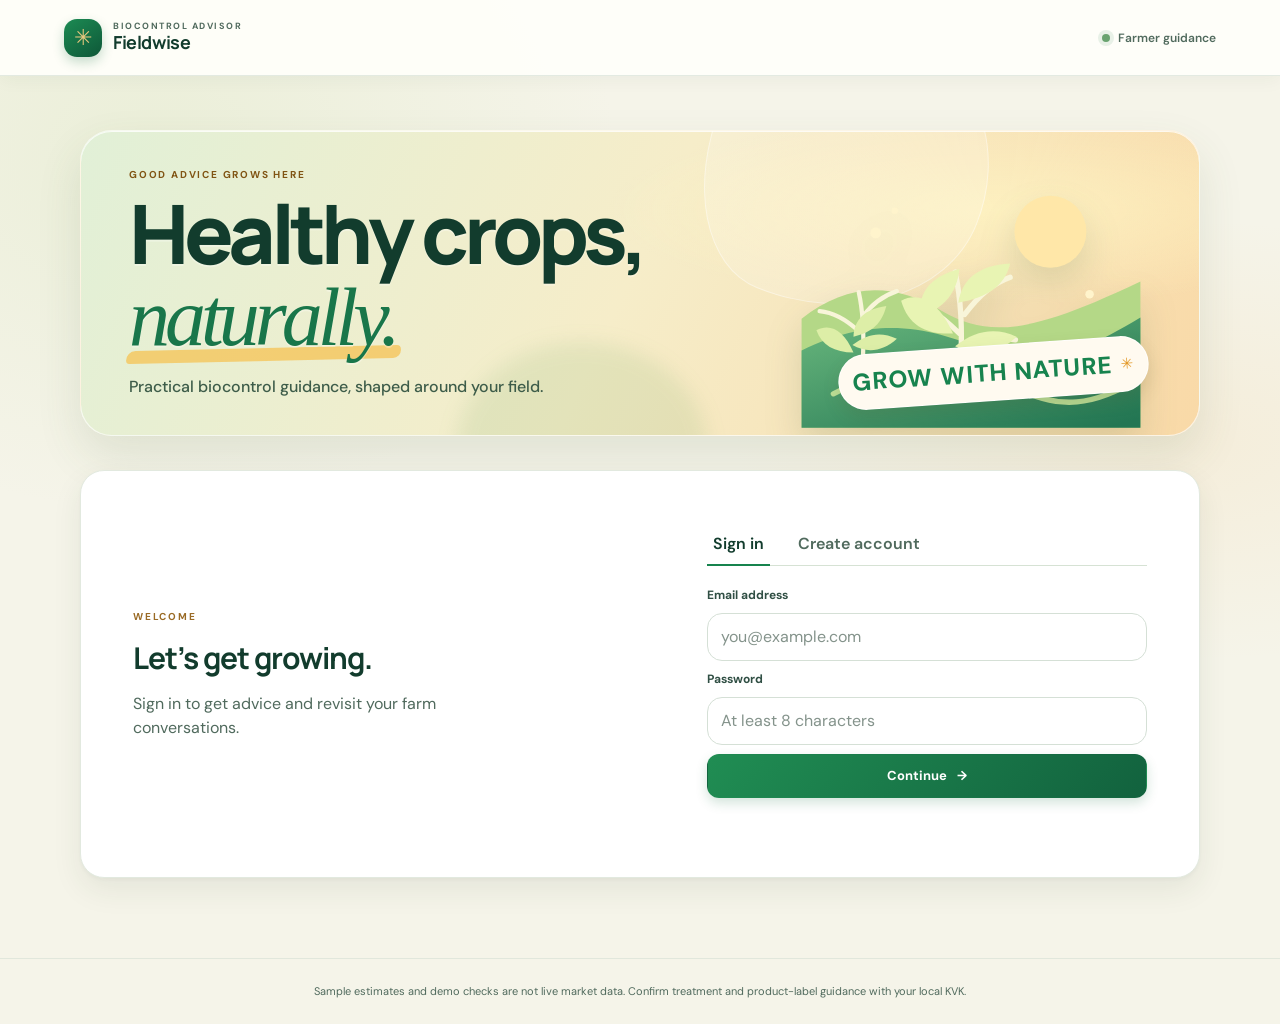
==== frontend/modern-index.html @ 3605cd67 "Initial commit - Bio Control Advisory System" ====
<!doctype html>
<html lang="en">
<head>
  <meta charset="utf-8">
  <meta name="viewport" content="width=device-width, initial-scale=1">
  <meta name="theme-color" content="#f5f6ef">
  <title>Biocontrol Advisor | Healthy crops, naturally</title>
  <link rel="stylesheet" href="/static/styles.css?v=20260927i">
</head>
<body>
  <header class="site-header">
    <a class="brand" href="/" aria-label="Biocontrol Advisor home">
      <span class="brand-mark" aria-hidden="true">✳</span>
      <span><small>BIOCONTROL ADVISOR</small><strong>Fieldwise</strong></span>
    </a>
    <div class="header-actions">
      <span class="status"><i></i> Farmer guidance</span>
      <button id="logout" class="button button-quiet" type="button" hidden>Log out</button>
    </div>
  </header>

  <main>
    <section class="hero">
      <div class="hero-copy">
        <p class="eyebrow">GOOD ADVICE GROWS HERE</p>
        <h1>Healthy crops,<br><em>naturally.</em></h1>
        <p class="hero-subtitle">Practical biocontrol guidance, shaped around your field.</p>
      </div>
      <div class="hero-note">
        <svg class="hero-illustration" viewBox="0 0 340 250" role="img" aria-label="Illustration of healthy crops growing in a field">
          <defs>
            <linearGradient id="skyWash" x1="0" y1="0" x2="1" y2="1"><stop offset="0" stop-color="#FFD77A"/><stop offset="1" stop-color="#F8A56C"/></linearGradient>
            <linearGradient id="fieldWash" x1="0" y1="0" x2="0.9" y2="1"><stop offset="0" stop-color="#69B77D"/><stop offset="1" stop-color="#237653"/></linearGradient>
          </defs>
          <circle cx="245" cy="65" r="34" fill="#FFE7A8"/>
          <path d="M10 147c42-33 85-36 133-7 45 26 86 20 187-28v138H10z" fill="#B4D887"/>
          <path d="M10 177c74-36 126-19 174 0 48 20 93 1 146-31v104H10z" fill="url(#fieldWash)"/>
          <path d="M40 218c69-36 113-37 172-6 41 22 75 17 116-8" fill="none" stroke="#D9F0A2" stroke-width="5" stroke-linecap="round" opacity=".8"/>
          <path d="M160 191c2-31 1-61-5-88m4 58c-20-20-34-28-50-30m55 12c15-20 27-29 43-35m-47 72c18-12 34-16 52-13" fill="none" stroke="#F8F5D9" stroke-width="5" stroke-linecap="round"/>
          <path d="M104 130c17-9 36 1 49 31-25 1-42-7-49-31Zm55-30c-2 22-14 37-37 45-2-22 9-38 37-45Zm48-5c-5 21-21 32-49 37 4-23 19-35 49-37Zm6 69c-20-9-39-6-58 9 19 11 39 9 58-9Z" fill="#E8F4B3"/>
          <path d="M68 183c1-24 0-43-4-61m0 37c-14-13-25-18-37-19m41 5c10-14 20-20 32-24" fill="none" stroke="#F8F5D9" stroke-width="4" stroke-linecap="round"/>
          <path d="M24 158c13-7 26 0 35 21-18 0-30-7-35-21Zm66-23c-4 16-13 25-31 29 1-17 11-26 31-29Zm10 31c-15-7-28-5-42 6 14 8 29 6 42-6Z" fill="#DDEEA7"/>
          <circle cx="80" cy="66" r="5" fill="#FFF4CC"/><circle cx="98" cy="45" r="3" fill="#FFF4CC"/><circle cx="282" cy="124" r="4" fill="#FFF4CC"/>
        </svg>
        <span class="hero-sticker">GROW WITH NATURE <b>✳</b></span>
      </div>
    </section>

    <section id="auth" class="auth-panel panel">
      <div class="auth-intro"><p class="eyebrow">WELCOME</p><h2>Let’s get growing.</h2><p>Sign in to get advice and revisit your farm conversations.</p></div>
      <div class="auth-form-wrap">
        <div class="tabs" role="tablist" aria-label="Account access">
          <button class="tab active" data-tab="login" type="button" role="tab" aria-selected="true">Sign in</button>
          <button class="tab" data-tab="register" type="button" role="tab" aria-selected="false">Create account</button>
        </div>
        <form id="authForm">
          <label id="nameLabel" for="name" hidden>Your name</label>
          <input id="name" name="name" autocomplete="name" placeholder="Your name" hidden>
          <label for="email">Email address</label>
          <input id="email" name="email" type="email" autocomplete="email" placeholder="you@example.com" required>
          <label for="password">Password</label>
          <input id="password" name="password" type="password" autocomplete="current-password" placeholder="At least 8 characters" required>
          <button class="button button-primary" type="submit">Continue <span aria-hidden="true">→</span></button>
          <p id="authMsg" class="form-message" role="alert"></p>
        </form>
      </div>
    </section>

    <section id="app" hidden>
      <section class="ask-panel panel" aria-labelledby="askTitle">
        <div class="ask-heading">
          <div><p class="eyebrow">YOUR FIELD, YOUR QUESTION</p><h2 id="askTitle">Ask about your crop</h2></div>
          <span class="ask-icon" aria-hidden="true">✳</span>
        </div>
        <p class="section-copy">Tell us the crop, location, and what you’re noticing. Add your budget if you have one.</p>
        <label class="sr-only" for="question">Describe your crop and pest issue</label>
        <textarea id="question" rows="4" placeholder="For example: My maize in Dharwad has Fall Armyworm. What should I do?"></textarea>
        <div class="ask-footer"><span class="input-hint">More field details help tailor the advice.</span><button id="ask" class="button button-primary" type="button">Get a recommendation <span aria-hidden="true">→</span></button></div>
      </section>

      <section id="conversation" class="conversation" aria-live="polite" aria-label="Advice conversation"></section>

      <section class="tools-section" aria-labelledby="toolsTitle">
        <div class="section-heading"><div><p class="eyebrow">A LITTLE HELP FOR THE FIELD</p><h2 id="toolsTitle">Farm tools</h2></div><p>Quick planning tools for your next step.</p></div>
        <div class="tools-grid">
          <article class="tool-card" id="imageCard">
            <div class="tool-head"><span class="tool-icon icon-sage" aria-hidden="true"><svg viewBox="0 0 24 24"><path d="M4 7h3l1.5-2h7L17 7h3v12H4z"/><circle cx="12" cy="13" r="4"/></svg></span><div><h3>Photo diagnosis</h3><p>Share a clear photo of the affected plant.</p></div></div>
            <label class="field-label" for="photo">Choose a photo</label>
            <label class="file-picker" for="photo" tabindex="0" role="button" aria-controls="photo"><span class="file-symbol" aria-hidden="true">＋</span><span id="photoName">Choose image from device</span></label>
            <input class="file-native" id="photo" name="photo" type="file" accept="image/png,image/jpeg,image/webp" capture="environment" tabindex="-1" aria-label="Choose a crop image">
            <div class="button-row"><button id="startCamera" class="button button-secondary" type="button">Open camera</button><button id="analyze" class="button button-primary button-small" type="button">Analyze photo</button></div>
            <video id="cameraPreview" class="camera-preview" autoplay playsinline hidden aria-label="Live camera preview"></video>
            <button id="capturePhoto" class="button button-secondary full-button" type="button" hidden>Capture photo</button>
            <div id="imageResult" class="tool-result empty-result" role="status">Your image analysis will appear here.</div>
          </article>

          <article class="tool-card">
            <div class="tool-head"><span class="tool-icon icon-gold" aria-hidden="true"><svg viewBox="0 0 24 24"><rect x="3" y="6" width="18" height="14" rx="2"/><path d="M3 10h18M7 6V4h10v2m-3 8h4"/></svg></span><div><h3>Budget optimizer</h3><p>Estimate a sample plan for your field size.</p></div></div>
            <div class="field-pair">
              <div class="field"><label class="field-label" for="budget">Your budget</label><div class="input-with-prefix"><span>₹</span><input id="budget" type="number" min="1" step="1" placeholder="e.g. 500"></div></div>
              <div class="field"><label class="field-label" for="area">Field size</label><div class="input-with-suffix"><input id="area" type="number" min="0.1" step="0.1" value="1"><span>acres</span></div></div>
            </div>
            <button id="optimize" class="button button-primary full-button" type="button">Estimate sample plan <span aria-hidden="true">→</span></button>
            <div id="budgetResult" class="tool-result empty-result" role="status">Enter your budget and area to see an estimate.</div>
          </article>

          <article class="tool-card">
            <div class="tool-head"><span class="tool-icon icon-rose" aria-hidden="true"><svg viewBox="0 0 24 24"><path d="M12 3 22 20H2z"/><path d="M12 9v5m0 3h.01"/></svg></span><div><h3>Outbreak watch</h3><p>Check a sample risk level from recent reports.</p></div></div>
            <div class="field"><label class="field-label" for="reports">Reports in your area · last 7 days</label><input id="reports" type="number" min="0" step="1" value="0"></div>
            <button id="outbreak" class="button button-primary full-button" type="button">Check sample risk <span aria-hidden="true">→</span></button>
            <div id="outbreakResult" class="tool-result empty-result" role="status">Your sample risk check will appear here.</div>
          </article>

          <article class="tool-card">
            <div class="tool-head"><span class="tool-icon icon-sky" aria-hidden="true"><svg viewBox="0 0 24 24"><rect x="3" y="5" width="18" height="16" rx="2"/><path d="M7 3v4m10-4v4M3 10h18M8 14h3m-3 3h7"/></svg></span><div><h3>28-day field planner</h3><p>Build a simple scouting and follow-up schedule.</p></div></div>
            <div class="field"><label class="field-label" for="plannerCrop">Crop</label><input id="plannerCrop" value="Maize"></div>
            <div class="field"><label class="field-label" for="plannerPest">Pest</label><input id="plannerPest" value="Fall Armyworm"></div>
            <button id="planner" class="button button-primary full-button" type="button">Build sample plan <span aria-hidden="true">→</span></button>
            <div id="plannerResult" class="tool-result empty-result" role="status">Your field schedule will appear here.</div>
          </article>

          <article class="tool-card">
            <div class="tool-head"><span class="tool-icon icon-sage" aria-hidden="true"><svg viewBox="0 0 24 24"><path d="M7 7h13l-3-3m3 3-3 3M17 17H4l3 3m-3-3 3-3"/></svg></span><div><h3>Treatment compatibility</h3><p>Screen a combination against simple demo rules.</p></div></div>
            <div class="field"><label class="field-label" for="products">Treatments to check</label><input id="products" value="Trichogramma, Neem Oil" placeholder="Separate treatments with commas"></div>
            <button id="compatibility" class="button button-primary full-button" type="button">Check compatibility <span aria-hidden="true">→</span></button>
            <div id="compatibilityResult" class="tool-result empty-result" role="status">Enter at least one treatment to check.</div>
          </article>

          <article class="tool-card">
            <div class="tool-head"><span class="tool-icon icon-gold" aria-hidden="true"><svg viewBox="0 0 24 24"><path d="M20 10c0 5-8 11-8 11S4 15 4 10a8 8 0 1 1 16 0Z"/><circle cx="12" cy="10" r="2.5"/></svg></span><div><h3>Local suppliers</h3><p>Look up a sample advisory contact by product.</p></div></div>
            <div class="field"><label class="field-label" for="supplier">Product or treatment</label><input id="supplier" value="Trichogramma" placeholder="e.g. Neem Oil"></div>
            <button id="suppliers" class="button button-primary full-button" type="button">Find sample suppliers <span aria-hidden="true">→</span></button>
            <div id="supplierResult" class="tool-result empty-result" role="status">Supplier results will appear here.</div>
          </article>

          <article class="tool-card dashboard-card">
            <div class="tool-head"><span class="tool-icon icon-sky" aria-hidden="true"><svg viewBox="0 0 24 24"><path d="M6 3h9l4 4v14H6z"/><path d="M14 3v5h5M9 12h7m-7 4h7"/></svg></span><div><h3>Your field notes</h3><p>Return to questions you’ve asked before.</p></div></div>
            <button id="dashboard" class="button button-secondary full-button" type="button">Refresh chat history <span aria-hidden="true">↻</span></button>
            <div id="dashboardResult" class="tool-result empty-result" role="status">Your saved conversations will appear here.</div>
            <div id="dashboardHistory" class="history-list"></div>
          </article>
        </div>
      </section>
    </section>
  </main>
  <div id="toast" class="toast" role="status" aria-live="polite"></div>
  <footer>Sample estimates and demo checks are not live market data. Confirm treatment and product-label guidance with your local KVK.</footer>
  <script src="/static/app-modern.js?v=20260927i"></script>
</body>
</html>
---- static/styles.css ----
@import url("https://fonts.googleapis.com/css2?family=DM+Sans:wght@400;500;600;700&family=Manrope:wght@400;500;600;700;800&display=swap");

:root {
  color-scheme: light;
  --forest: #183d32;
  --forest-deep: #103126;
  --leaf: #28664d;
  --leaf-hover: #1e553e;
  --mint: #e7f0e8;
  --sage: #d7e4d8;
  --paper: #f5f6ef;
  --white: #fff;
  --ink: #19382f;
  --muted: #5c746a;
  --muted-light: #758980;
  --border: #dce5dc;
  --gold: #d79a35;
  --gold-pale: #f8efd9;
  --rose: #8c413a;
  --rose-pale: #fbefed;
  --sky: #3d6875;
  --sky-pale: #eaf2f3;
  --shadow-card: 0 10px 30px rgb(25 56 47 / 6%);
  --shadow-raised: 0 16px 40px rgb(25 56 47 / 10%);
  --radius-card: 20px;
  --radius-control: 12px;
  --space-1: 4px;
  --space-2: 8px;
  --space-3: 12px;
  --space-4: 16px;
  --space-5: 20px;
  --space-6: 24px;
  --space-8: 32px;
  --space-10: 40px;
  font-family: "DM Sans", "Segoe UI", sans-serif;
  font-synthesis: none;
  text-rendering: optimizeLegibility;
  -webkit-font-smoothing: antialiased;
}

* { box-sizing: border-box; }
html { min-width: 320px; scroll-behavior: smooth; }
body {
  margin: 0;
  background:
    radial-gradient(ellipse at 80% 0%, rgb(224 234 215 / 42%), transparent 33rem),
    var(--paper);
  color: var(--ink);
  font-size: 16px;
  line-height: 1.5;
}
button, input, textarea { font: inherit; }
button { color: inherit; }
button:focus-visible, input:focus-visible, textarea:focus-visible, a:focus-visible, .file-picker:focus-within {
  outline: 3px solid #ca963e;
  outline-offset: 3px;
}
[hidden] { display: none !important; }
.sr-only {
  position: absolute;
  width: 1px;
  height: 1px;
  padding: 0;
  margin: -1px;
  overflow: hidden;
  clip: rect(0, 0, 0, 0);
  white-space: nowrap;
  clip-path: inset(50%);
  border: 0;
}

.site-header {
  min-height: 76px;
  padding: 0 clamp(20px, 5vw, 76px);
  display: flex;
  justify-content: space-between;
  align-items: center;
  background: rgb(255 255 255 / 92%);
  border-bottom: 1px solid rgb(220 229 220 / 80%);
}
.brand {
  display: inline-flex;
  align-items: center;
  gap: 11px;
  color: var(--forest);
  text-decoration: none;
}
.brand-mark {
  width: 38px;
  height: 38px;
  display: grid;
  place-items: center;
  border-radius: 13px;
  background: var(--forest);
  color: #e8c77e;
  font-size: 22px;
}
.brand span:last-child { display: grid; line-height: 1.2; }
.brand small { color: var(--muted); font-size: 9px; font-weight: 700; letter-spacing: 1.5px; }
.brand strong { font-family: Manrope, sans-serif; font-size: 18px; letter-spacing: -.4px; }
.header-actions { display: flex; align-items: center; gap: 20px; }
.status { display: flex; align-items: center; gap: 8px; color: var(--muted); font-size: 12px; font-weight: 600; }
.status i { width: 8px; height: 8px; border-radius: 50%; background: #69a36f; box-shadow: 0 0 0 4px #e8f1e7; }

main { width: min(1120px, calc(100% - 48px)); margin: 0 auto; padding: 54px 0 80px; }
.hero {
  display: flex;
  align-items: end;
  justify-content: space-between;
  gap: 36px;
  margin: 0 0 34px;
  animation: enter .55s ease both;
}
.hero-copy { max-width: 610px; }
.eyebrow {
  margin: 0 0 11px;
  color: #9a6b26;
  font-size: 10px;
  font-weight: 700;
  letter-spacing: 1.8px;
}
h1, h2, h3, p { margin-top: 0; }
h1, h2, h3 { font-family: Manrope, "Segoe UI", sans-serif; color: var(--forest); }
.hero h1 {
  margin: 0;
  font-size: clamp(42px, 6.3vw, 70px);
  font-weight: 700;
  letter-spacing: -3.7px;
  line-height: .99;
}
.hero h1 em { color: var(--leaf); font-family: Georgia, serif; font-weight: 400; }
.hero-copy > p:last-child { margin: 17px 0 0; color: var(--muted); font-size: 17px; }
.hero-note {
  width: 238px;
  flex: 0 0 auto;
  display: flex;
  align-items: center;
  gap: 13px;
  padding: 16px 18px;
  border: 1px solid #d8e5d7;
  border-radius: 16px;
  background: rgb(255 255 255 / 72%);
  color: var(--muted);
  font-size: 12px;
}
.hero-note > span { color: var(--leaf); font-size: 24px; }
.hero-note p { margin: 0; }
.hero-note b { color: var(--forest); }

.panel {
  border: 1px solid #e2e9df;
  border-radius: 24px;
  background: var(--white);
  box-shadow: var(--shadow-card);
}
.auth-panel {
  display: grid;
  grid-template-columns: 1fr minmax(300px, .85fr);
  gap: 56px;
  padding: clamp(24px, 5vw, 52px);
  animation: enter .55s .08s ease both;
}
.auth-intro { max-width: 400px; align-self: center; }
.auth-intro h2 { margin: 0 0 12px; font-size: 30px; letter-spacing: -1px; }
.auth-intro > p:last-child { margin: 0; color: var(--muted); }
.auth-form-wrap { width: 100%; max-width: 440px; }
.tabs { display: flex; gap: 22px; margin-bottom: 20px; border-bottom: 1px solid var(--border); }
.tab {
  position: relative;
  min-height: 42px;
  border: 0;
  background: none;
  color: var(--muted);
  cursor: pointer;
  font-weight: 600;
}
.tab::after { position: absolute; right: 0; bottom: -1px; left: 0; height: 2px; background: transparent; content: ""; }
.tab.active { color: var(--forest); }
.tab.active::after { background: var(--leaf); }

form { display: grid; gap: 9px; }
label, .field-label { display: block; color: #304f44; font-size: 12px; font-weight: 700; }
input, textarea {
  width: 100%;
  min-height: 46px;
  border: 1px solid #d5e0d6;
  border-radius: var(--radius-control);
  background: #fff;
  color: var(--forest);
  transition: border-color .18s ease, box-shadow .18s ease, background .18s ease;
}
input { padding: 11px 13px; }
textarea { min-height: 112px; padding: 14px 16px; resize: vertical; line-height: 1.55; }
input::placeholder, textarea::placeholder { color: #84938b; opacity: 1; }
input:hover, textarea:hover { border-color: #9eb7a2; }
input:focus, textarea:focus { border-color: var(--leaf); outline: 0; box-shadow: 0 0 0 4px rgb(40 102 77 / 12%); }
input[aria-invalid="true"], textarea[aria-invalid="true"] { border-color: #b14e43; box-shadow: 0 0 0 3px rgb(177 78 67 / 10%); }
input[type=number] { appearance: textfield; -moz-appearance: textfield; }
input[type=number]::-webkit-inner-spin-button, input[type=number]::-webkit-outer-spin-button { margin: 0; appearance: none; }

.button {
  min-height: 44px;
  display: inline-flex;
  align-items: center;
  justify-content: center;
  gap: 10px;
  padding: 10px 16px;
  border: 1px solid transparent;
  border-radius: 12px;
  cursor: pointer;
  font-size: 13px;
  font-weight: 700;
  text-align: center;
  transition: transform .16s ease, background .16s ease, border-color .16s ease, box-shadow .16s ease, opacity .16s ease;
}
.button:hover:not(:disabled) { transform: translateY(-1px); }
.button:active:not(:disabled) { transform: translateY(0) scale(.99); }
.button:disabled { cursor: wait; opacity: .67; }
.button-primary { background: var(--leaf); color: white; box-shadow: 0 4px 10px rgb(40 102 77 / 14%); }
.button-primary:hover:not(:disabled) { background: var(--leaf-hover); box-shadow: 0 7px 15px rgb(40 102 77 / 20%); }
.button-secondary { border-color: #cdddcf; background: #f3f7f1; color: var(--forest); }
.button-secondary:hover:not(:disabled) { border-color: #9fbca3; background: #eaf2e9; }
.button-quiet { min-height: 38px; background: transparent; color: var(--leaf); }
.button-quiet:hover:not(:disabled) { background: var(--mint); }
.button-small { min-height: 42px; }
.full-button { width: 100%; }
.form-message { min-height: 18px; margin: 0; color: #963c34; font-size: 12px; }

.ask-panel {
  position: relative;
  overflow: hidden;
  margin-bottom: 24px;
  padding: clamp(22px, 4vw, 38px);
  border-color: #cfdfd0;
  box-shadow: 0 18px 52px rgb(25 56 47 / 9%);
  animation: enter .5s ease both;
}
.ask-panel::before {
  position: absolute;
  top: 0;
  right: 0;
  width: 220px;
  height: 220px;
  border-radius: 50%;
  background: radial-gradient(circle, rgb(231 240 232 / 78%), transparent 69%);
  content: "";
  pointer-events: none;
}
.ask-heading { position: relative; display: flex; justify-content: space-between; align-items: center; }
.ask-heading h2 { margin: 0; font-size: clamp(23px, 3vw, 30px); letter-spacing: -.9px; }
.ask-icon { width: 42px; height: 42px; display: grid; place-items: center; border-radius: 14px; background: var(--mint); color: var(--leaf); font-size: 24px; }
.section-copy { position: relative; margin: 9px 0 16px; color: var(--muted); font-size: 14px; }
.ask-panel textarea { position: relative; min-height: 116px; background: #fff; }
.ask-footer { position: relative; display: flex; align-items: center; justify-content: space-between; gap: 16px; margin-top: 14px; }
.input-hint { color: var(--muted-light); font-size: 12px; }
.ask-footer .button { min-width: 220px; min-height: 50px; }
.spinner {
  width: 15px;
  height: 15px;
  border: 2px solid rgb(255 255 255 / 45%);
  border-top-color: white;
  border-radius: 50%;
  animation: spin .75s linear infinite;
}

.conversation { display: grid; gap: 14px; margin: 0 0 42px; }
.conversation-item { overflow: hidden; border: 1px solid var(--border); border-radius: 18px; background: white; box-shadow: var(--shadow-card); animation: enter .32s ease both; }
.farmer-message { padding: 17px 20px; background: #f0f4ed; }
.farmer-message p { margin: 5px 0 0; color: var(--forest); }
.advisor-message { padding: 21px 22px; }
.message-label { color: #8a6b38; font-size: 9px; font-weight: 700; letter-spacing: 1.4px; }
.advisor-message h3 { margin: 7px 0; font-size: 20px; }
.advisor-message > p { margin: 0; line-height: 1.6; }
.conversation-meta { margin-top: 13px; color: var(--leaf); font-size: 12px; font-weight: 700; }
.conversation-badges { display: flex; flex-wrap: wrap; gap: 7px; margin-top: 13px; }
.info-badge, .warning-badge { display: inline-flex; align-items: center; min-height: 24px; padding: 4px 9px; border: 1px solid #d9e5d7; border-radius: 999px; background: #f3f7f0; color: #365e46; font-size: 10px; font-weight: 600; }
.warning-badge { border-color: #f0dfbd; background: #fbf5e9; color: #77551d; }
.conversation-why { margin-top: 10px !important; color: var(--muted); font-size: 13px; }
.conversation-loading { display: flex; align-items: center; gap: 8px; min-height: 54px; padding: 15px 18px; border-radius: 14px; background: white; color: var(--muted); font-size: 13px; }
.conversation-loading span { width: 7px; height: 7px; border-radius: 50%; background: #87a68a; animation: pulse 1s infinite ease-in-out; }
.conversation-loading span:nth-child(2) { animation-delay: .15s; }
.conversation-loading span:nth-child(3) { animation-delay: .3s; margin-right: 5px; }

.section-heading { display: flex; align-items: end; justify-content: space-between; gap: 20px; margin: 0 0 18px; }
.section-heading h2 { margin: 0; font-size: 30px; letter-spacing: -1.2px; }
.section-heading > p { margin: 0 0 4px; color: var(--muted); font-size: 13px; }
.tools-grid { display: grid; grid-template-columns: repeat(3, minmax(0, 1fr)); gap: 16px; }
.tool-card {
  min-width: 0;
  display: flex;
  flex-direction: column;
  gap: 14px;
  padding: 21px;
  border: 1px solid var(--border);
  border-radius: var(--radius-card);
  background: white;
  box-shadow: var(--shadow-card);
  animation: enter .45s ease both;
  transition: transform .2s ease, border-color .2s ease, box-shadow .2s ease;
}
.tool-card:hover, .tool-card:focus-within { transform: translateY(-3px); border-color: #cad9cb; box-shadow: var(--shadow-raised); }
.tool-head { display: flex; align-items: flex-start; gap: 12px; min-height: 55px; }
.tool-head > div { min-width: 0; }
.tool-icon { width: 38px; height: 38px; flex: 0 0 38px; display: grid; place-items: center; border-radius: 13px; font-size: 20px; font-weight: 700; }
.tool-icon svg { width: 20px; height: 20px; fill: none; stroke: currentColor; stroke-linecap: round; stroke-linejoin: round; stroke-width: 1.7; }
.icon-sage, .icon-gold, .icon-rose, .icon-sky { background: #e9f0e8; color: var(--leaf); }
.tool-head h3 { margin: 1px 0 4px; font-size: 15px; letter-spacing: -.25px; }
.tool-head p { margin: 0; color: var(--muted); font-size: 11px; line-height: 1.4; }
.field { display: grid; gap: 6px; min-width: 0; }
.field-label { color: #4e665c; font-size: 11px; }
.field input { min-height: 42px; font-size: 13px; }
.field-pair { display: grid; grid-template-columns: 1fr 1fr; gap: 10px; }
.input-with-prefix, .input-with-suffix { position: relative; display: flex; align-items: center; }
.input-with-prefix > span, .input-with-suffix > span { position: absolute; z-index: 1; color: var(--muted); font-size: 12px; pointer-events: none; }
.input-with-prefix > span { left: 12px; }
.input-with-prefix input { padding-left: 29px; }
.input-with-suffix > span { right: 11px; }
.input-with-suffix input { padding-right: 47px; }
.file-native { position: absolute; width: 1px; height: 1px; overflow: hidden; clip: rect(0,0,0,0); clip-path: inset(50%); white-space: nowrap; }
.file-picker {
  min-height: 45px;
  display: flex;
  align-items: center;
  gap: 9px;
  padding: 9px 12px;
  overflow: hidden;
  border: 1px dashed #afc4b0;
  border-radius: 11px;
  background: #f7faf5;
  color: var(--leaf);
  cursor: pointer;
  font-size: 12px;
  font-weight: 600;
  text-overflow: ellipsis;
}
.file-picker:hover { border-color: var(--leaf); background: #eff6ef; }
.file-symbol { display: grid; width: 24px; height: 24px; place-items: center; border-radius: 8px; background: var(--mint); font-size: 18px; }
.button-row { display: grid; grid-template-columns: 1fr 1fr; gap: 8px; }
.button-row .button { padding-inline: 8px; font-size: 11px; }
.camera-preview { width: 100%; max-height: 200px; border-radius: 12px; object-fit: cover; background: #17251e; }
.tool-result {
  min-height: 56px;
  margin-top: auto;
  padding: 12px;
  border: 1px solid #e7ece6;
  border-radius: 12px;
  background: #f8f9f6;
  color: var(--muted);
  font-size: 12px;
  line-height: 1.5;
  white-space: pre-line;
  overflow-wrap: anywhere;
}
.tool-result.empty-result { display: flex; align-items: center; color: #73847a; }
.tool-result.result-success { border-color: #d6e5d6; background: #f1f7ef; color: #254c39; }
.tool-result.result-error { border-color: #edcfca; background: #fff5f2; color: #803b34; }
.tool-result.result-error .result-title { color: #803b34; }
.tool-result.result-loading { position: relative; overflow: hidden; color: transparent; background: #f0f2ed; }
.tool-result.result-loading::after { position: absolute; inset: 0; transform: translateX(-100%); background: linear-gradient(90deg, transparent, rgb(255 255 255 / 80%), transparent); animation: shimmer 1.2s infinite; content: ""; }
.tool-result.result-success { display: block; }
.tool-result.result-risk-high { border-color: #ecc8c3; background: #fff3f0; color: #753b34; }
.tool-result.result-risk-watch { border-color: #efdfbd; background: #fbf6e9; color: #70551e; }
.result-title { display: block; margin-bottom: 5px; color: var(--forest); font-family: Manrope, sans-serif; font-size: 13px; }
.result-detail { margin: 0; color: #36574a; font-size: 12px; }
.result-items { display: grid; gap: 5px; margin: 9px 0 0; padding-left: 18px; color: #36574a; font-size: 11px; }
.result-note { display: block; margin-top: 9px; padding-top: 8px; border-top: 1px solid rgb(50 91 64 / 12%); color: var(--muted); font-size: 10px; }
.button-spinner { width: 14px; height: 14px; border: 2px solid currentColor; border-right-color: transparent; border-radius: 50%; animation: spin .7s linear infinite; }
.history-list { display: grid; gap: 7px; max-height: 250px; overflow: auto; }
.history-item { display: flex; align-items: flex-start; justify-content: space-between; gap: 10px; padding: 11px; border: 1px solid var(--border); border-radius: 10px; background: white; color: var(--forest); text-align: left; cursor: pointer; transition: border-color .16s ease, background .16s ease, transform .16s ease; }
.history-item:hover { border-color: #9fb9a2; background: #f6faf4; }
.history-item:active { transform: scale(.99); }
.history-copy { display: grid; gap: 4px; min-width: 0; }
.history-copy strong { display: -webkit-box; overflow: hidden; -webkit-box-orient: vertical; -webkit-line-clamp: 2; color: var(--forest); font-size: 11px; }
.history-copy > span { display: -webkit-box; overflow: hidden; -webkit-box-orient: vertical; -webkit-line-clamp: 2; color: var(--muted); font-size: 10px; line-height: 1.4; }
.history-item time { flex: 0 0 auto; color: var(--muted-light); font-size: 9px; }
.history-loading { color: var(--muted); font-size: 12px; }
.toast { position: fixed; z-index: 20; right: 20px; bottom: 20px; max-width: min(400px, calc(100vw - 40px)); padding: 13px 17px; transform: translateY(12px); border: 1px solid #cdddcf; border-radius: 12px; background: var(--forest); box-shadow: var(--shadow-raised); color: white; font-size: 13px; opacity: 0; pointer-events: none; transition: opacity .2s ease, transform .2s ease; }
.toast.visible { transform: translateY(0); opacity: 1; }
.toast.error { border-color: #793a33; background: #793a33; }
footer { padding: 24px; border-top: 1px solid #e1e7dc; color: var(--muted); text-align: center; font-size: 11px; }

@keyframes enter { from { transform: translateY(9px); opacity: 0; } to { transform: translateY(0); opacity: 1; } }
@keyframes spin { to { transform: rotate(360deg); } }
@keyframes pulse { 50% { transform: translateY(-2px); opacity: .5; } }
@keyframes shimmer { 100% { transform: translateX(100%); } }

@media (max-width: 900px) {
  .tools-grid { grid-template-columns: repeat(2, minmax(0, 1fr)); }
  .auth-panel { gap: 28px; }
}
@media (max-width: 640px) {
  .site-header { min-height: 66px; padding-inline: 17px; }
  .status { display: none; }
  main { width: min(100% - 28px, 520px); padding: 30px 0 52px; }
  .hero { display: block; margin-bottom: 24px; }
  .hero h1 { font-size: clamp(46px, 14vw, 62px); letter-spacing: -2.7px; }
  .hero-copy > p:last-child { max-width: 300px; font-size: 14px; }
  .hero-note { display: none; }
  .auth-panel { grid-template-columns: 1fr; gap: 24px; padding: 23px; }
  .auth-intro h2 { font-size: 25px; }
  .ask-panel { padding: 22px 18px; border-radius: 20px; }
  .ask-panel::before { width: 120px; height: 120px; }
  .ask-heading h2 { font-size: 24px; }
  .ask-icon { width: 36px; height: 36px; }
  .section-copy { max-width: 95%; font-size: 13px; }
  textarea { min-height: 126px; font-size: 15px; }
  .ask-footer { align-items: stretch; flex-direction: column; gap: 12px; }
  .ask-footer .button { width: 100%; min-height: 50px; }
  .input-hint { font-size: 11px; }
  .section-heading { align-items: flex-start; flex-direction: column; gap: 4px; }
  .section-heading h2 { font-size: 27px; }
  .tools-grid { grid-template-columns: 1fr; gap: 12px; }
  .tool-card { gap: 13px; padding: 18px; border-radius: 17px; }
  .tool-head { min-height: 46px; }
  .tool-head h3 { font-size: 16px; }
  .tool-head p { font-size: 12px; }
  .field-label { font-size: 12px; }
  .field input { min-height: 46px; font-size: 15px; }
  .button-row .button { min-height: 45px; font-size: 12px; }
  .tool-result { min-height: 54px; font-size: 13px; }
  .answer-facts { grid-template-columns: 1fr 1fr; }
  .answer-facts div:last-child { grid-column: 1 / -1; }
  .conversation-meta { line-height: 1.5; }
  .conversation-loading { align-items: flex-start; flex-wrap: wrap; }
  footer { padding: 19px 17px; line-height: 1.5; }
}
@media (prefers-reduced-motion: reduce) {
  *, *::before, *::after { scroll-behavior: auto !important; animation-duration: .01ms !important; animation-iteration-count: 1 !important; transition-duration: .01ms !important; }
}

/* Fieldwise color system: confident greens with warm, distinct field-tool accents. */
:root {
  --forest: #123c2d;
  --forest-deep: #0b3024;
  --leaf: #17834e;
  --leaf-hover: #116b3f;
  --mint: #e0f2e4;
  --sage: #b7dbbd;
  --paper: #f5f4e9;
  --ink: #17382c;
  --muted: #506a5d;
  --muted-light: #667d70;
  --border: #d6e2d4;
  --gold: #c27612;
  --gold-pale: #fff0c7;
  --rose: #a54432;
  --rose-pale: #ffe6dc;
  --sky: #23668c;
  --sky-pale: #dff2fb;
  --shadow-card: 0 12px 30px rgb(35 64 44 / 8%), 0 2px 5px rgb(35 64 44 / 4%);
  --shadow-raised: 0 22px 42px rgb(35 64 44 / 15%), 0 5px 12px rgb(35 64 44 / 7%);
  --radius-card: 24px;
  --radius-control: 15px;
}

body {
  background-color: var(--paper);
  background-image:
    radial-gradient(ellipse at 12% 15%, rgb(201 221 162 / 24%), transparent 29rem),
    radial-gradient(ellipse at 92% 43%, rgb(244 192 118 / 13%), transparent 28rem),
    radial-gradient(rgb(31 93 55 / 4%) .7px, transparent .7px);
  background-size: auto, auto, 16px 16px;
}

.site-header {
  background: rgb(255 255 250 / 94%);
  box-shadow: 0 3px 18px rgb(30 65 43 / 5%);
}
.brand-mark {
  background: linear-gradient(145deg, #1c8b53, #0e5738);
  box-shadow: 0 5px 12px rgb(17 107 63 / 24%);
}

.hero {
  position: relative;
  min-height: 300px;
  align-items: center;
  overflow: hidden;
  padding: 32px clamp(22px, 4vw, 48px);
  border: 1px solid rgb(255 255 255 / 65%);
  border-radius: 32px;
  background:
    radial-gradient(ellipse at 82% 26%, rgb(255 245 195 / 75%), transparent 30%),
    linear-gradient(115deg, #e1f0d7 0%, #f6edc9 49%, #f9d9a7 100%);
  box-shadow: 0 20px 45px rgb(78 101 56 / 12%), inset 0 1px 0 rgb(255 255 255 / 80%);
}
.hero::before {
  position: absolute;
  top: -100px;
  right: 19%;
  width: 280px;
  height: 280px;
  border: 1px solid rgb(255 255 255 / 40%);
  border-radius: 58% 42% 64% 36% / 45% 50% 50% 55%;
  background: rgb(255 255 255 / 18%);
  content: "";
  transform: rotate(22deg);
}
.hero::after {
  position: absolute;
  right: 44%;
  bottom: -118px;
  width: 250px;
  height: 210px;
  border-radius: 50%;
  background: rgb(90 157 84 / 12%);
  content: "";
  filter: blur(10px);
}
.hero-copy, .hero-note { position: relative; z-index: 1; }
.hero-copy { max-width: 600px; }
.hero .eyebrow { color: #805413; }
.hero h1 {
  font-size: clamp(54px, 7vw, 82px);
  font-weight: 800;
  letter-spacing: -5px;
  text-shadow: 0 2px 0 rgb(255 255 255 / 30%);
}
.hero h1 em {
  position: relative;
  z-index: 0;
  color: #19764a;
  font-weight: 500;
}
.hero h1 em::after {
  position: absolute;
  z-index: -1;
  right: -5px;
  bottom: 2px;
  left: -3px;
  height: 13px;
  border-radius: 12px 5px 10px 4px;
  background: #f6c65c;
  content: "";
  opacity: .8;
  transform: rotate(-1.3deg);
}
.hero-copy > p:last-child { color: #3d5c49; font-size: 16px; font-weight: 500; }
.hero-note {
  width: min(38%, 360px);
  height: 240px;
  display: grid;
  place-items: center;
  padding: 0;
  overflow: visible;
  border: 0;
  border-radius: 0;
  background: transparent;
  box-shadow: none;
}
.hero-illustration {
  width: 100%;
  height: 100%;
  overflow: visible;
  filter: drop-shadow(0 17px 18px rgb(62 93 51 / 16%));
  animation: crop-sway 5s ease-in-out infinite alternate;
}
.hero-sticker {
  position: absolute;
  right: 2px;
  bottom: 2px;
  display: inline-flex;
  align-items: center;
  gap: 8px;
  padding: 9px 13px;
  border: 1px solid rgb(255 255 255 / 75%);
  border-radius: 999px;
  background: #fffaf0;
  box-shadow: 0 8px 17px rgb(96 79 40 / 15%);
  color: #704b17;
  font-size: 9px;
  font-weight: 800;
  letter-spacing: 1px;
  transform: rotate(-4deg);
}
.hero-sticker b { color: #e39826; font-size: 15px; }

.ask-panel {
  border: 1px solid #c6ddc7;
  border-radius: 28px;
  background:
    radial-gradient(ellipse at 100% 0%, rgb(218 242 216 / 78%), transparent 36%),
    linear-gradient(135deg, #fffefa 0%, #fbfff8 68%, #f1f8e9 100%);
  box-shadow: 0 18px 44px rgb(32 89 53 / 13%), 0 0 0 5px rgb(143 194 125 / 9%);
}
.ask-panel::before {
  top: -55px;
  right: -25px;
  width: 260px;
  height: 260px;
  background: radial-gradient(circle, rgb(233 194 98 / 23%), rgb(113 190 119 / 10%) 45%, transparent 72%);
}
.ask-heading h2 { font-weight: 800; }
.ask-icon {
  background: linear-gradient(145deg, #ffefbf, #d4efc9);
  box-shadow: 0 5px 13px rgb(94 137 71 / 16%);
  color: #377a43;
}
.ask-panel textarea {
  border-color: #cbdcc9;
  box-shadow: inset 0 2px 4px rgb(32 74 46 / 3%);
}
.ask-footer .button-primary {
  border: 1px solid #0f633d;
  background: linear-gradient(125deg, #229657 0%, #117044 58%, #0d5b39 100%);
  box-shadow: 0 9px 18px rgb(20 116 67 / 27%), 0 0 0 4px rgb(109 182 117 / 13%);
}
.ask-footer .button-primary:hover:not(:disabled) {
  background: linear-gradient(125deg, #2aa461 0%, #157a4b 58%, #0e613c 100%);
  box-shadow: 0 13px 24px rgb(20 116 67 / 33%), 0 0 0 5px rgb(109 182 117 / 17%);
}

.conversation-item {
  border-color: #bad8bf;
  border-left: 6px solid #16834e;
  border-radius: 23px;
  background: linear-gradient(135deg, #ffffff 0%, #f5fff4 100%);
  box-shadow: 0 16px 36px rgb(31 91 52 / 12%), 0 0 0 4px rgb(130 188 131 / 8%);
}
.farmer-message {
  background: linear-gradient(100deg, #e9f4e4, #f8f4df);
}
.advisor-message h3 { color: #167446; font-size: 23px; font-weight: 800; }
.message-label { color: #8a5b15; }
.info-badge {
  border-color: #c9e2c8;
  background: #e8f5e5;
  color: #205b38;
}
.warning-badge {
  border-color: #efcf8c;
  background: #fff3d6;
  color: #7a4e08;
}

.tool-card {
  position: relative;
  overflow: hidden;
  border: 1px solid color-mix(in srgb, var(--tool-accent) 28%, white);
  border-top: 4px solid var(--tool-accent);
  border-radius: 23px;
  background:
    radial-gradient(ellipse at 100% 0%, color-mix(in srgb, var(--tool-tint) 76%, white), transparent 48%),
    #fff;
  box-shadow: 0 10px 22px rgb(37 61 44 / 7%), 0 2px 4px rgb(37 61 44 / 4%);
  transition: transform .22s cubic-bezier(.2,.8,.2,1), border-color .2s ease, box-shadow .22s ease;
}
.tool-card::after {
  position: absolute;
  right: -31px;
  bottom: -43px;
  width: 112px;
  height: 112px;
  border: 1px solid color-mix(in srgb, var(--tool-accent) 12%, transparent);
  border-radius: 42% 58% 53% 47%;
  background: color-mix(in srgb, var(--tool-tint) 44%, transparent);
  content: "";
  pointer-events: none;
  transform: rotate(24deg);
}
.tool-card > * { position: relative; z-index: 1; }
.tool-card:hover, .tool-card:focus-within {
  transform: translateY(-5px);
  border-color: color-mix(in srgb, var(--tool-accent) 48%, white);
  box-shadow: 0 20px 38px color-mix(in srgb, var(--tool-accent) 16%, transparent), 0 5px 10px rgb(37 61 44 / 5%);
}
.tool-card:nth-child(1) { --tool-accent: #19845b; --tool-tint: #d8f1df; }
.tool-card:nth-child(2) { --tool-accent: #c17a13; --tool-tint: #fff0c9; }
.tool-card:nth-child(3) { --tool-accent: #b64d36; --tool-tint: #ffe4d8; }
.tool-card:nth-child(4) { --tool-accent: #3479a0; --tool-tint: #dcedf7; }
.tool-card:nth-child(5) { --tool-accent: #6c64a8; --tool-tint: #ebe7fb; }
.tool-card:nth-child(6) { --tool-accent: #bc7717; --tool-tint: #fff0d3; }
.tool-card:nth-child(7) { --tool-accent: #257b76; --tool-tint: #def2ef; }
.tool-icon, .icon-sage, .icon-gold, .icon-rose, .icon-sky {
  position: relative;
  overflow: visible;
  border: 1px solid color-mix(in srgb, var(--tool-accent) 22%, white);
  background: linear-gradient(145deg, color-mix(in srgb, var(--tool-tint) 90%, white), var(--tool-tint));
  box-shadow: 0 4px 9px color-mix(in srgb, var(--tool-accent) 15%, transparent);
  color: var(--tool-accent);
}
.tool-icon::after {
  position: absolute;
  right: -5px;
  bottom: -5px;
  display: grid;
  width: 18px;
  height: 18px;
  place-items: center;
  border: 1px solid white;
  border-radius: 50%;
  background: #fff;
  box-shadow: 0 2px 5px rgb(28 54 37 / 13%);
  content: "✦";
  color: var(--tool-accent);
  font-size: 9px;
  font-weight: 800;
}
.tool-card:nth-child(1) .tool-icon::after { content: "❧"; font-size: 12px; }
.tool-card:nth-child(2) .tool-icon::after { content: "¢"; font-size: 10px; }
.tool-card:nth-child(3) .tool-icon::after { content: "!"; font-size: 10px; }
.tool-card:nth-child(4) .tool-icon::after { content: "✳"; font-size: 9px; }
.tool-card:nth-child(5) .tool-icon::after { content: "✓"; font-size: 9px; }
.tool-card:nth-child(6) .tool-icon::after { content: "•"; font-size: 13px; }
.tool-card:nth-child(7) .tool-icon::after { content: "✦"; font-size: 9px; }
.tool-head h3 { font-weight: 800; }
.tool-result {
  border-color: color-mix(in srgb, var(--tool-accent) 19%, white);
  background: color-mix(in srgb, var(--tool-tint) 47%, white);
}
.tool-result.empty-result { color: #506859; }
.tool-result.result-success { border-color: color-mix(in srgb, var(--tool-accent) 33%, white); background: color-mix(in srgb, var(--tool-tint) 65%, white); color: #234b37; }
.tool-result.result-error { border-color: #dfaaa1; background: #fff0ec; color: #7d3329; }
.tool-result.result-risk-high { border-color: #d9988c; background: #ffebe5; color: #753b34; }
.tool-result.result-risk-watch { border-color: #e8c66d; background: #fff5d9; color: #70551e; }
.file-picker { border-color: #91c3a0; background: #f0faf1; color: #175f3e; }
.file-picker:hover { border-color: #258452; background: #e3f5e5; }
.file-symbol { background: #d7efdb; color: #17653e; }
.button-secondary { border-color: #b8d6bd; background: #edf7ee; color: #1b603d; }
.button-secondary:hover:not(:disabled) { border-color: #76af86; background: #e0f2e3; }
.button-primary {
  background: linear-gradient(130deg, #208d53, #12623e);
  box-shadow: 0 5px 12px rgb(22 112 66 / 19%);
}
.button-primary:hover:not(:disabled) {
  background: linear-gradient(130deg, #28a260, #14724a);
  box-shadow: 0 9px 17px rgb(22 112 66 / 26%);
}
.history-item {
  border-color: #d2e4d0;
  background: linear-gradient(100deg, #f7fbf3, #fffaf0);
}
.history-item:hover { border-color: #91bb90; background: #eef7e9; }
.history-item time { padding: 4px 7px; border-radius: 999px; background: #fff0c9; color: #754d14; font-weight: 700; }
.toast { background: linear-gradient(120deg, #1b8050, #105838); box-shadow: 0 12px 28px rgb(20 84 52 / 26%); }
.toast.error { background: linear-gradient(120deg, #a74737, #783329); }

@keyframes crop-sway { from { transform: translateY(1px) rotate(-.4deg); } to { transform: translateY(-3px) rotate(.5deg); } }

@media (max-width: 640px) {
  .hero-note { display: grid; }
  .hero { min-height: auto; padding: 25px 21px 21px; border-radius: 27px; }
  .hero-note { width: 100%; height: 148px; margin-top: 12px; }
  .hero-illustration { width: min(100%, 270px); }
  .hero-sticker { right: 3%; bottom: 0; }
  .hero h1 { font-size: clamp(50px, 13vw, 64px); letter-spacing: -3.5px; }
  .tool-card { border-radius: 21px; }
}
@media (prefers-reduced-motion: reduce) {
  .hero-illustration { animation: none; }
}
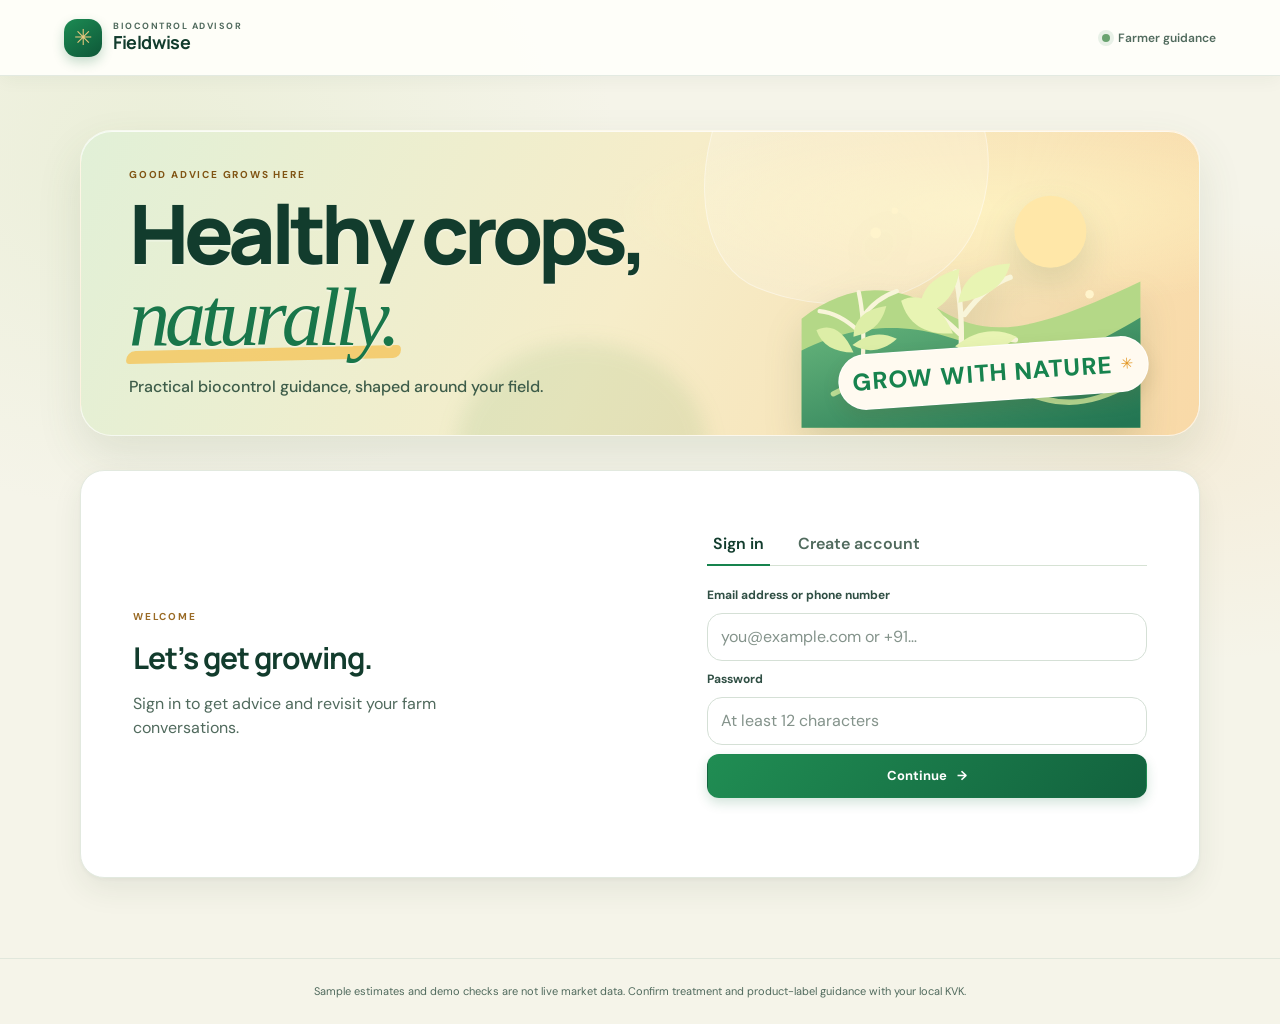
==== commit 80e35030: "Update Kisan Saathi to version 5" ====
--- a/frontend/modern-index.html
+++ b/frontend/modern-index.html
@@ -56,10 +56,10 @@
         <form id="authForm">
           <label id="nameLabel" for="name" hidden>Your name</label>
           <input id="name" name="name" autocomplete="name" placeholder="Your name" hidden>
-          <label for="email">Email address</label>
-          <input id="email" name="email" type="email" autocomplete="email" placeholder="you@example.com" required>
+          <label for="email">Email address or phone number</label>
+          <input id="email" name="identifier" type="text" autocomplete="username" placeholder="you@example.com or +91…" required>
           <label for="password">Password</label>
-          <input id="password" name="password" type="password" autocomplete="current-password" placeholder="At least 8 characters" required>
+          <input id="password" name="password" type="password" autocomplete="current-password" placeholder="At least 12 characters" required>
           <button class="button button-primary" type="submit">Continue <span aria-hidden="true">→</span></button>
           <p id="authMsg" class="form-message" role="alert"></p>
         </form>
@@ -145,6 +145,6 @@
   </main>
   <div id="toast" class="toast" role="status" aria-live="polite"></div>
   <footer>Sample estimates and demo checks are not live market data. Confirm treatment and product-label guidance with your local KVK.</footer>
-  <script src="/static/app-modern.js?v=20260927i"></script>
+  <script src="/static/app-modern.js?v=5"></script>
 </body>
 </html>
